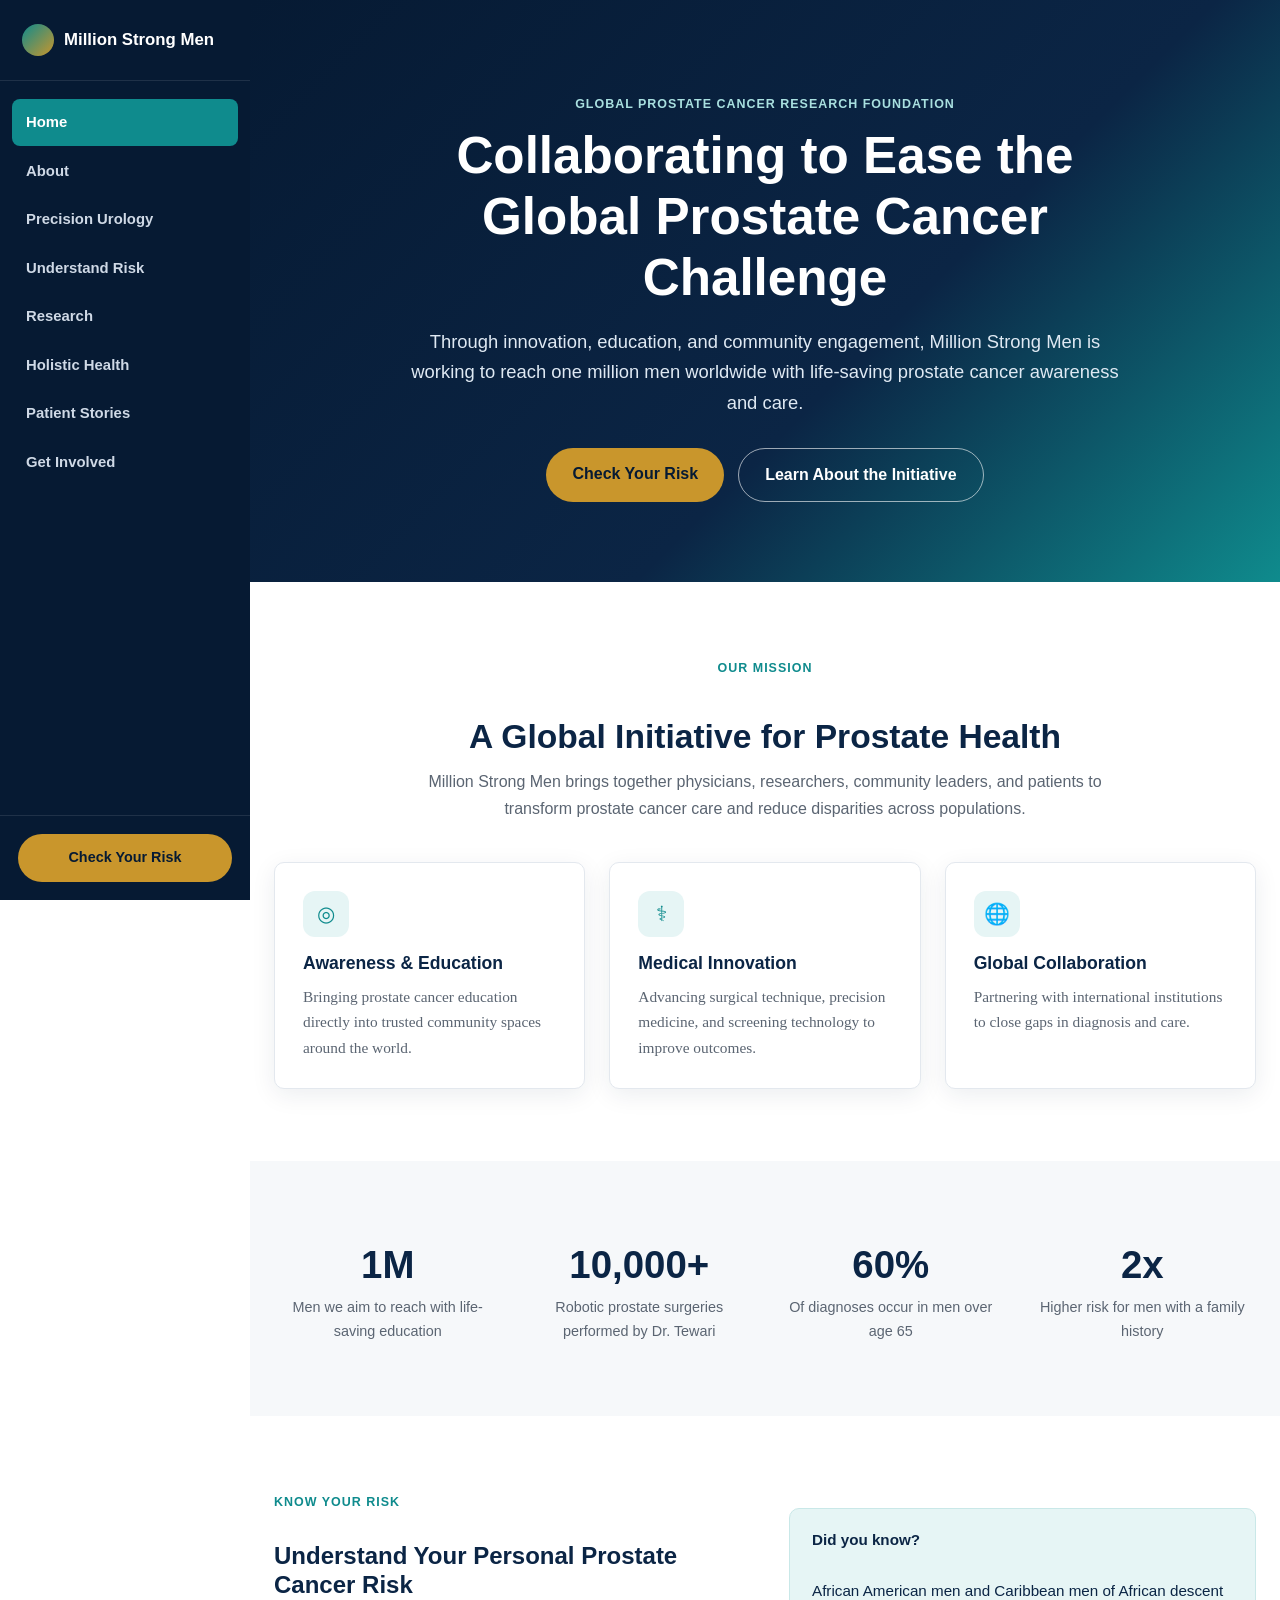
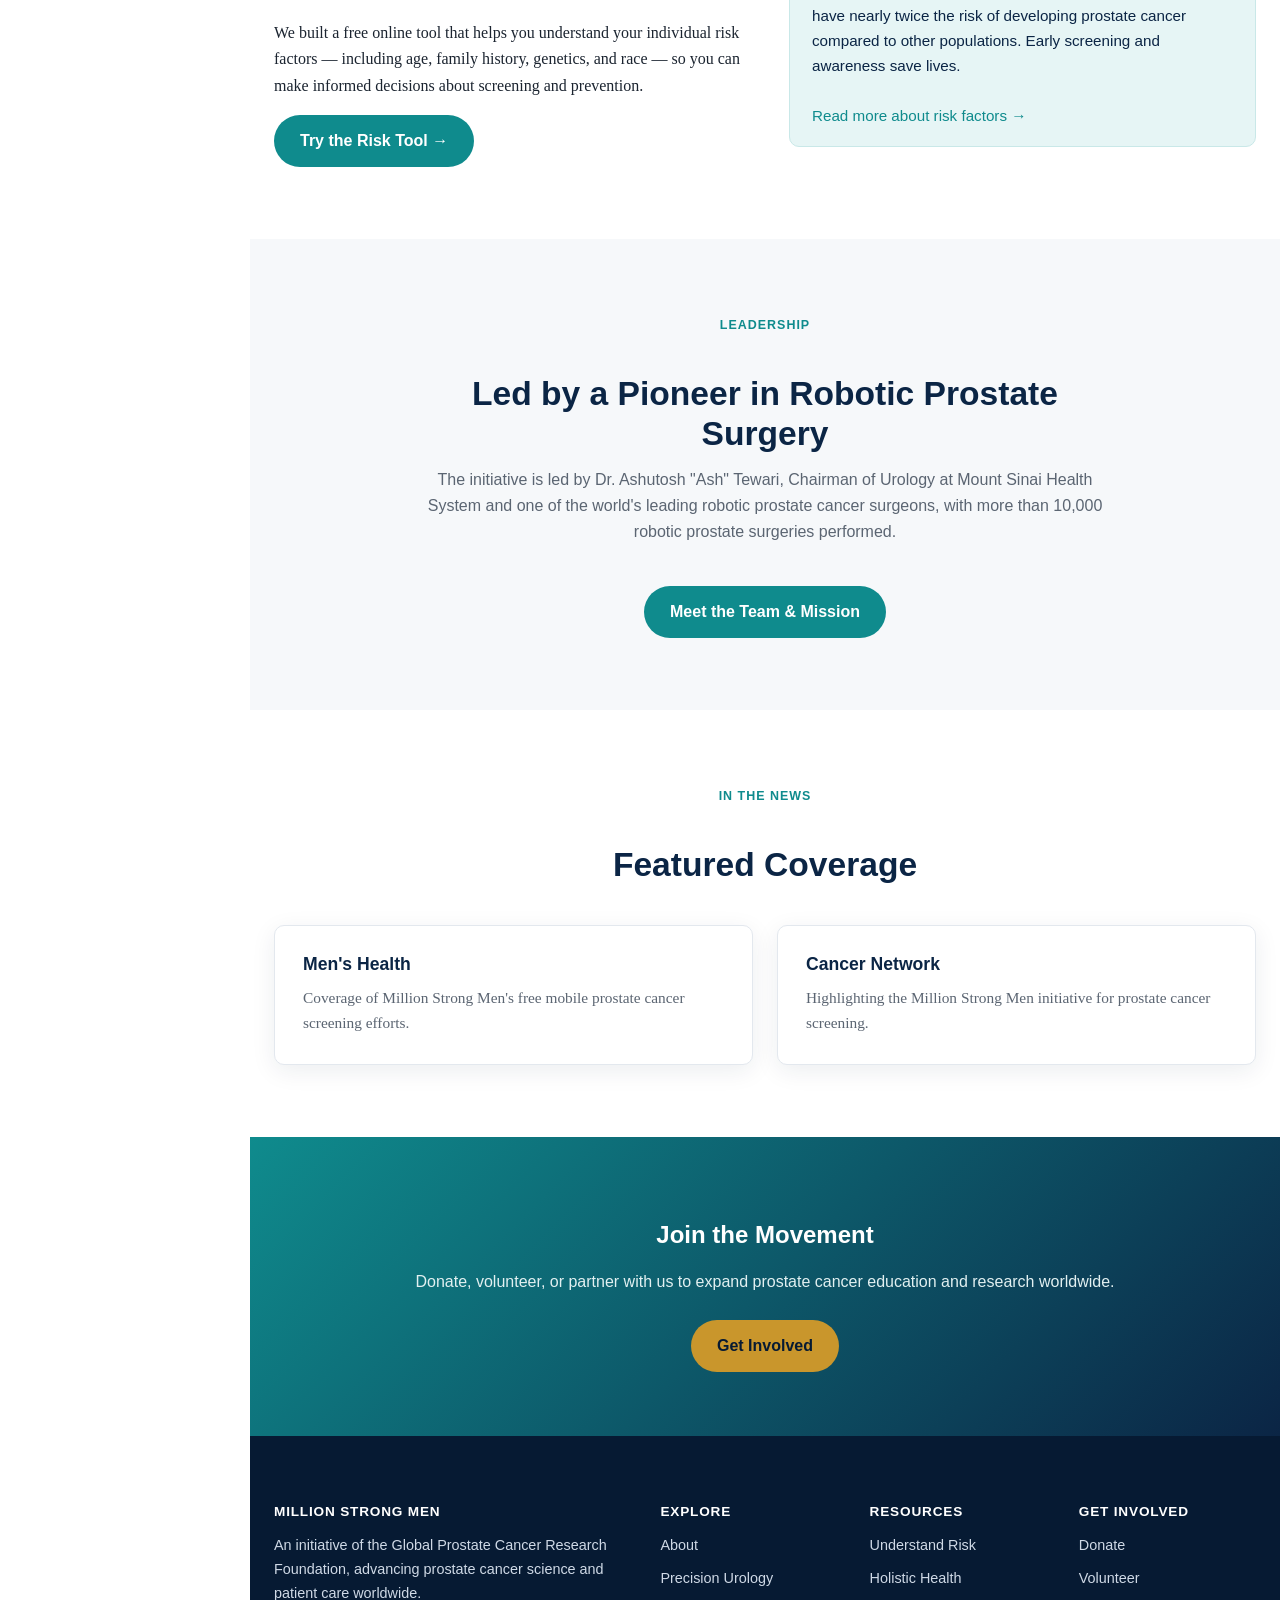
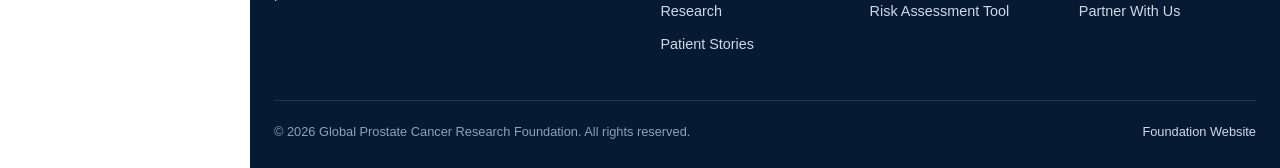
==== index.html @ bc2d8f9e "Initial commit: Million Strong Men static site Multi-page site covering the initiative, Precision Ur" ====
<!DOCTYPE html>
<html lang="en">
<head>
<meta charset="UTF-8">
<meta name="viewport" content="width=device-width, initial-scale=1.0">
<title>Million Strong Men | Ending the Global Prostate Cancer Challenge</title>
<meta name="description" content="Million Strong Men is a global initiative advancing prostate cancer awareness, research, and treatment — led by Dr. Ashutosh Tewari of Mount Sinai.">
<link rel="stylesheet" href="assets/style.css">
</head>
<body>

<div class="sidebar-overlay"></div>
<aside class="sidebar">
  <a href="index.html" class="sidebar-brand"><span class="mark"></span>Million Strong Men</a>
  <nav class="sidebar-nav">
      <a href="index.html" class="active">Home</a>
      <a href="about.html">About</a>
      <a href="precision-urology.html">Precision Urology</a>
      <a href="risk-factors.html">Understand Risk</a>
      <a href="research.html">Research</a>
      <a href="holistic-health.html">Holistic Health</a>
      <a href="patient-stories.html">Patient Stories</a>
      <a href="get-involved.html">Get Involved</a>
  </nav>
  <div class="sidebar-cta"><a href="https://epsa.millionstrongmen.com/" target="_blank" rel="noopener">Check Your Risk</a></div>
</aside>
<div class="mobile-topbar">
  <span class="nav-brand"><span class="mark"></span>Million Strong Men</span>
  <button class="nav-toggle" aria-label="Toggle navigation">&#9776;</button>
</div>
<div class="main-content">

<section class="hero">
  <div class="container">
    <span class="eyebrow" style="color:#a9e0e0;">Global Prostate Cancer Research Foundation</span>
    <h1>Collaborating to Ease the Global Prostate Cancer Challenge</h1>
    <p class="lead">Through innovation, education, and community engagement, Million Strong Men is working to reach one million men worldwide with life-saving prostate cancer awareness and care.</p>
    <div class="hero-actions">
      <a href="https://epsa.millionstrongmen.com/" class="btn btn-primary" target="_blank" rel="noopener">Check Your Risk</a>
      <a href="about.html" class="btn btn-outline">Learn About the Initiative</a>
    </div>
  </div>
</section>

<section>
  <div class="container">
    <div class="section-head">
      <span class="eyebrow">Our Mission</span>
      <h2>A Global Initiative for Prostate Health</h2>
      <p>Million Strong Men brings together physicians, researchers, community leaders, and patients to transform prostate cancer care and reduce disparities across populations.</p>
    </div>
    <div class="grid grid-3">
      <div class="card">
        <div class="icon-badge">◎</div>
        <h3>Awareness &amp; Education</h3>
        <p>Bringing prostate cancer education directly into trusted community spaces around the world.</p>
      </div>
      <div class="card">
        <div class="icon-badge">⚕</div>
        <h3>Medical Innovation</h3>
        <p>Advancing surgical technique, precision medicine, and screening technology to improve outcomes.</p>
      </div>
      <div class="card">
        <div class="icon-badge">🌐</div>
        <h3>Global Collaboration</h3>
        <p>Partnering with international institutions to close gaps in diagnosis and care.</p>
      </div>
    </div>
  </div>
</section>

<section class="alt">
  <div class="container">
    <div class="stats">
      <div class="stat"><div class="num">1M</div><div class="label">Men we aim to reach with life-saving education</div></div>
      <div class="stat"><div class="num">10,000+</div><div class="label">Robotic prostate surgeries performed by Dr. Tewari</div></div>
      <div class="stat"><div class="num">60%</div><div class="label">Of diagnoses occur in men over age 65</div></div>
      <div class="stat"><div class="num">2x</div><div class="label">Higher risk for men with a family history</div></div>
    </div>
  </div>
</section>

<section>
  <div class="container">
    <div class="split">
      <div>
        <span class="eyebrow">Know Your Risk</span>
        <h2>Understand Your Personal Prostate Cancer Risk</h2>
        <p>We built a free online tool that helps you understand your individual risk factors — including age, family history, genetics, and race — so you can make informed decisions about screening and prevention.</p>
        <a href="https://epsa.millionstrongmen.com/" class="btn btn-teal" target="_blank" rel="noopener">Try the Risk Tool →</a>
      </div>
      <div class="banner-note">
        <strong>Did you know?</strong><br><br>
        African American men and Caribbean men of African descent have nearly twice the risk of developing prostate cancer compared to other populations. Early screening and awareness save lives.
        <br><br>
        <a href="risk-factors.html">Read more about risk factors →</a>
      </div>
    </div>
  </div>
</section>

<section class="alt">
  <div class="container">
    <div class="section-head">
      <span class="eyebrow">Leadership</span>
      <h2>Led by a Pioneer in Robotic Prostate Surgery</h2>
      <p>The initiative is led by Dr. Ashutosh "Ash" Tewari, Chairman of Urology at Mount Sinai Health System and one of the world's leading robotic prostate cancer surgeons, with more than 10,000 robotic prostate surgeries performed.</p>
    </div>
    <div style="text-align:center;">
      <a href="about.html" class="btn btn-teal">Meet the Team &amp; Mission</a>
    </div>
  </div>
</section>

<section>
  <div class="container">
    <div class="section-head">
      <span class="eyebrow">In the News</span>
      <h2>Featured Coverage</h2>
    </div>
    <div class="grid grid-2">
      <a class="card" href="https://www.menshealth.com/health/a71130823/free-mobile-prostate-cancer-screening/" target="_blank" rel="noopener" style="text-decoration:none;">
        <h3>Men's Health</h3>
        <p>Coverage of Million Strong Men's free mobile prostate cancer screening efforts.</p>
      </a>
      <a class="card" href="https://www.cancernetwork.com/view/highlighting-the-million-strong-men-initiative-for-prostate-cancer-screening" target="_blank" rel="noopener" style="text-decoration:none;">
        <h3>Cancer Network</h3>
        <p>Highlighting the Million Strong Men initiative for prostate cancer screening.</p>
      </a>
    </div>
  </div>
</section>

<section class="cta-band">
  <div class="container">
    <h2>Join the Movement</h2>
    <p>Donate, volunteer, or partner with us to expand prostate cancer education and research worldwide.</p>
    <div style="margin-top:24px;">
      <a href="get-involved.html" class="btn btn-primary">Get Involved</a>
    </div>
  </div>
</section>

<footer class="site-footer">
  <div class="container">
    <div class="foot-grid">
      <div>
        <h4>Million Strong Men</h4>
        <p>An initiative of the Global Prostate Cancer Research Foundation, advancing prostate cancer science and patient care worldwide.</p>
      </div>
      <div>
        <h4>Explore</h4>
        <ul>
          <li><a href="about.html">About</a></li>
          <li><a href="precision-urology.html">Precision Urology</a></li>
          <li><a href="research.html">Research</a></li>
          <li><a href="patient-stories.html">Patient Stories</a></li>
        </ul>
      </div>
      <div>
        <h4>Resources</h4>
        <ul>
          <li><a href="risk-factors.html">Understand Risk</a></li>
          <li><a href="holistic-health.html">Holistic Health</a></li>
          <li><a href="https://epsa.millionstrongmen.com/" target="_blank" rel="noopener">Risk Assessment Tool</a></li>
        </ul>
      </div>
      <div>
        <h4>Get Involved</h4>
        <ul>
          <li><a href="get-involved.html">Donate</a></li>
          <li><a href="get-involved.html">Volunteer</a></li>
          <li><a href="get-involved.html">Partner With Us</a></li>
        </ul>
      </div>
    </div>
    <div class="foot-bottom">
      <span>© 2026 Global Prostate Cancer Research Foundation. All rights reserved.</span>
      <span><a href="https://prostatecancercenternyc.com/global-prostate-cancer-research-foundation/" target="_blank" rel="noopener">Foundation Website</a></span>
    </div>
  </div>
</footer>

</div>
<script src="assets/nav.js"></script>
</body>
</html>
---- assets/style.css ----
:root {
  --navy: #0b2545;
  --navy-dark: #061a33;
  --teal: #0f8b8d;
  --teal-light: #e6f5f5;
  --gold: #c9962c;
  --ink: #1b2430;
  --muted: #5b6572;
  --paper: #ffffff;
  --paper-alt: #f6f8fa;
  --border: #e3e8ee;
  --radius: 10px;
  --maxw: 1120px;
  --shadow: 0 6px 24px rgba(11, 37, 69, 0.08);
}

* { box-sizing: border-box; }
html { scroll-behavior: smooth; }

body {
  margin: 0;
  font-family: "Georgia", "Iowan Old Style", serif;
  color: var(--ink);
  background: var(--paper);
  line-height: 1.65;
}

h1, h2, h3, h4, .nav-brand {
  font-family: "Helvetica Neue", Arial, sans-serif;
  font-weight: 700;
  color: var(--navy);
  line-height: 1.2;
}

p { margin: 0 0 1em; }
a { color: var(--teal); text-decoration: none; }
a:hover { text-decoration: underline; }
img { max-width: 100%; display: block; }

.container {
  max-width: var(--maxw);
  margin: 0 auto;
  padding: 0 24px;
}

.main-content {
  margin-left: var(--sidebar-w);
}

/* Sidebar Nav */
:root { --sidebar-w: 250px; }

.sidebar {
  position: fixed;
  top: 0; left: 0;
  width: var(--sidebar-w);
  height: 100vh;
  background: var(--navy-dark);
  color: #cfd9e6;
  display: flex;
  flex-direction: column;
  z-index: 100;
  overflow-y: auto;
}
.sidebar-brand {
  display: flex;
  align-items: center;
  gap: 10px;
  padding: 24px 22px;
  font-family: "Helvetica Neue", Arial, sans-serif;
  font-weight: 700;
  font-size: 1.05rem;
  color: #fff;
  border-bottom: 1px solid rgba(255,255,255,.1);
}
.sidebar-brand .mark {
  width: 32px; height: 32px;
  border-radius: 50%;
  background: linear-gradient(135deg, var(--teal), var(--gold));
  display: inline-block;
  flex-shrink: 0;
}
nav.sidebar-nav {
  display: flex;
  flex-direction: column;
  padding: 18px 12px;
  gap: 2px;
  font-family: "Helvetica Neue", Arial, sans-serif;
  font-size: .93rem;
  flex: 1;
}
nav.sidebar-nav a {
  color: #cfd9e6;
  font-weight: 600;
  padding: 11px 14px;
  border-radius: 8px;
  text-decoration: none;
}
nav.sidebar-nav a:hover { background: rgba(255,255,255,.06); color: #fff; }
nav.sidebar-nav a.active {
  background: var(--teal);
  color: #fff;
}
.sidebar-cta {
  padding: 18px;
  border-top: 1px solid rgba(255,255,255,.1);
}
.sidebar-cta a {
  display: block;
  text-align: center;
  background: var(--gold);
  color: var(--navy-dark) !important;
  font-family: "Helvetica Neue", Arial, sans-serif;
  font-weight: 700;
  padding: 12px;
  border-radius: 999px;
  text-decoration: none;
  font-size: .9rem;
}
.sidebar-cta a:hover { opacity: .9; }

/* Mobile topbar for sidebar toggle */
.mobile-topbar {
  display: none;
  position: sticky;
  top: 0;
  z-index: 90;
  background: var(--navy-dark);
  color: #fff;
  align-items: center;
  justify-content: space-between;
  padding: 14px 18px;
  font-family: "Helvetica Neue", Arial, sans-serif;
  font-weight: 700;
}
.mobile-topbar .nav-brand { display: flex; align-items: center; gap: 8px; color: #fff; font-size: 1rem; }
.mobile-topbar .mark { width: 26px; height: 26px; border-radius: 50%; background: linear-gradient(135deg, var(--teal), var(--gold)); display: inline-block; }
.nav-toggle {
  background: none;
  border: 1px solid rgba(255,255,255,.4);
  color: #fff;
  width: 38px; height: 38px;
  border-radius: 8px;
  font-size: 1.1rem;
  cursor: pointer;
}

.sidebar-overlay {
  display: none;
  position: fixed;
  inset: 0;
  background: rgba(6,26,51,.5);
  z-index: 95;
}

@media (max-width: 880px) {
  .sidebar {
    transform: translateX(-100%);
    transition: transform .25s ease;
    box-shadow: 0 0 40px rgba(0,0,0,.3);
  }
  body.sidebar-open .sidebar { transform: translateX(0); }
  body.sidebar-open .sidebar-overlay { display: block; }
  .mobile-topbar { display: flex; }
  .main-content { margin-left: 0 !important; }
}

/* Hero */
.hero {
  background: linear-gradient(135deg, var(--navy-dark), var(--navy) 60%, var(--teal));
  color: #fff;
  padding: 90px 0 80px;
}
.hero .container { max-width: 780px; text-align: center; }
.hero h1 {
  color: #fff;
  font-size: clamp(2.1rem, 4.5vw, 3.2rem);
  margin: 0 0 18px;
}
.hero p.lead {
  font-family: "Helvetica Neue", Arial, sans-serif;
  font-size: 1.15rem;
  color: #dfe9f3;
  margin-bottom: 30px;
}
.hero-actions { display: flex; gap: 14px; justify-content: center; flex-wrap: wrap; }

.page-hero {
  background: linear-gradient(135deg, var(--navy-dark), var(--navy));
  color: #fff;
  padding: 64px 0 54px;
  text-align: center;
}
.page-hero h1 { color: #fff; margin: 0 0 12px; font-size: clamp(1.9rem, 4vw, 2.6rem); }
.page-hero p { color: #dfe9f3; max-width: 700px; margin: 0 auto; font-family: "Helvetica Neue", Arial, sans-serif; }

/* Buttons */
.btn {
  display: inline-block;
  font-family: "Helvetica Neue", Arial, sans-serif;
  font-weight: 700;
  padding: 13px 26px;
  border-radius: 999px;
  text-decoration: none;
  transition: transform .15s ease, box-shadow .15s ease;
}
.btn:hover { text-decoration: none; transform: translateY(-1px); }
.btn-primary { background: var(--gold); color: var(--navy-dark) !important; }
.btn-primary:hover { box-shadow: 0 8px 18px rgba(201,150,44,.35); }
.btn-outline { background: transparent; color: #fff !important; border: 1.5px solid rgba(255,255,255,.6); }
.btn-outline:hover { background: rgba(255,255,255,.12); }
.btn-teal { background: var(--teal); color: #fff !important; }
.btn-teal:hover { box-shadow: 0 8px 18px rgba(15,139,141,.3); }

/* Sections */
section { padding: 72px 0; }
section.alt { background: var(--paper-alt); }
.section-head { max-width: 700px; margin: 0 auto 40px; text-align: center; }
.section-head h2 { font-size: clamp(1.6rem, 3vw, 2.1rem); margin-bottom: 12px; }
.section-head p { color: var(--muted); font-family: "Helvetica Neue", Arial, sans-serif; }
.eyebrow {
  display: inline-block;
  font-family: "Helvetica Neue", Arial, sans-serif;
  font-size: .78rem;
  font-weight: 700;
  letter-spacing: .08em;
  text-transform: uppercase;
  color: var(--teal);
  margin-bottom: 10px;
}

/* Grid / Cards */
.grid { display: grid; gap: 24px; }
.grid-2 { grid-template-columns: repeat(2, 1fr); }
.grid-3 { grid-template-columns: repeat(3, 1fr); }
.grid-4 { grid-template-columns: repeat(4, 1fr); }
@media (max-width: 900px) {
  .grid-3, .grid-4 { grid-template-columns: repeat(2, 1fr); }
}
@media (max-width: 640px) {
  .grid-2, .grid-3, .grid-4 { grid-template-columns: 1fr; }
}

.card {
  background: #fff;
  border: 1px solid var(--border);
  border-radius: var(--radius);
  padding: 28px;
  box-shadow: var(--shadow);
}
.card h3 {
  font-size: 1.1rem;
  margin: 0 0 10px;
}
.card p { color: var(--muted); margin-bottom: 0; font-size: .96rem; }

.icon-badge {
  width: 46px; height: 46px;
  border-radius: 12px;
  background: var(--teal-light);
  color: var(--teal);
  display: flex; align-items: center; justify-content: center;
  font-size: 1.3rem;
  margin-bottom: 16px;
}

/* Stats */
.stats {
  display: grid;
  grid-template-columns: repeat(4, 1fr);
  gap: 24px;
  text-align: center;
}
@media (max-width: 700px) { .stats { grid-template-columns: repeat(2,1fr); } }
.stat .num {
  font-family: "Helvetica Neue", Arial, sans-serif;
  font-size: 2.4rem;
  font-weight: 800;
  color: var(--navy);
}
.stat .label { color: var(--muted); font-family: "Helvetica Neue", Arial, sans-serif; font-size: .9rem; }

/* Split content */
.split {
  display: grid;
  grid-template-columns: 1fr 1fr;
  gap: 48px;
  align-items: center;
}
@media (max-width: 800px) { .split { grid-template-columns: 1fr; } }

/* Quote / testimonials */
.quote-card {
  background: var(--paper);
  border-left: 4px solid var(--gold);
  border-radius: 4px;
  padding: 26px 28px;
  box-shadow: var(--shadow);
}
.quote-card p.quote { font-style: italic; font-size: 1.05rem; margin-bottom: 10px; }
.quote-card .who { font-family: "Helvetica Neue", Arial, sans-serif; font-size: .85rem; color: var(--muted); font-weight: 700;}

/* Lists */
ul.check-list { list-style: none; margin: 0; padding: 0; }
ul.check-list li {
  padding-left: 30px;
  position: relative;
  margin-bottom: 12px;
  font-family: "Helvetica Neue", Arial, sans-serif;
  color: var(--ink);
}
ul.check-list li::before {
  content: "✓";
  position: absolute;
  left: 0; top: 0;
  color: var(--teal);
  font-weight: 800;
}

/* CTA band */
.cta-band {
  background: linear-gradient(135deg, var(--teal), var(--navy));
  color: #fff;
  text-align: center;
  padding: 64px 0;
}
.cta-band h2 { color: #fff; }
.cta-band p { color: #e2f0f1; font-family: "Helvetica Neue", Arial, sans-serif; }

/* Footer */
footer.site-footer {
  background: var(--navy-dark);
  color: #cfd9e6;
  padding: 50px 0 26px;
  font-family: "Helvetica Neue", Arial, sans-serif;
  font-size: .9rem;
}
footer.site-footer .foot-grid {
  display: grid;
  grid-template-columns: 2fr 1fr 1fr 1fr;
  gap: 32px;
  margin-bottom: 34px;
}
@media (max-width: 800px) { footer.site-footer .foot-grid { grid-template-columns: 1fr 1fr; } }
footer.site-footer h4 { color: #fff; font-size: .85rem; text-transform: uppercase; letter-spacing: .06em; margin-bottom: 14px; }
footer.site-footer a { color: #cfd9e6; }
footer.site-footer a:hover { color: #fff; }
footer.site-footer ul { list-style: none; padding: 0; margin: 0; }
footer.site-footer li { margin-bottom: 9px; }
.foot-bottom {
  border-top: 1px solid rgba(255,255,255,.12);
  padding-top: 20px;
  display: flex;
  justify-content: space-between;
  flex-wrap: wrap;
  gap: 10px;
  color: #8fa0b8;
  font-size: .8rem;
}

/* Timeline / innovations */
.innov {
  display: grid;
  grid-template-columns: 1fr;
  gap: 18px;
}
.innov-item {
  display: grid;
  grid-template-columns: 60px 1fr;
  gap: 18px;
  padding: 20px 0;
  border-bottom: 1px solid var(--border);
}
.innov-item:last-child { border-bottom: none; }
.innov-num {
  font-family: "Helvetica Neue", Arial, sans-serif;
  font-weight: 800;
  color: var(--gold);
  font-size: 1.4rem;
}

/* Mobile nav */
@media (max-width: 880px) {
  nav.main-nav { display: none; }
}

.banner-note {
  background: var(--teal-light);
  border: 1px solid #c9e8e8;
  border-radius: var(--radius);
  padding: 18px 22px;
  font-family: "Helvetica Neue", Arial, sans-serif;
  color: var(--navy);
  font-size: .95rem;
}
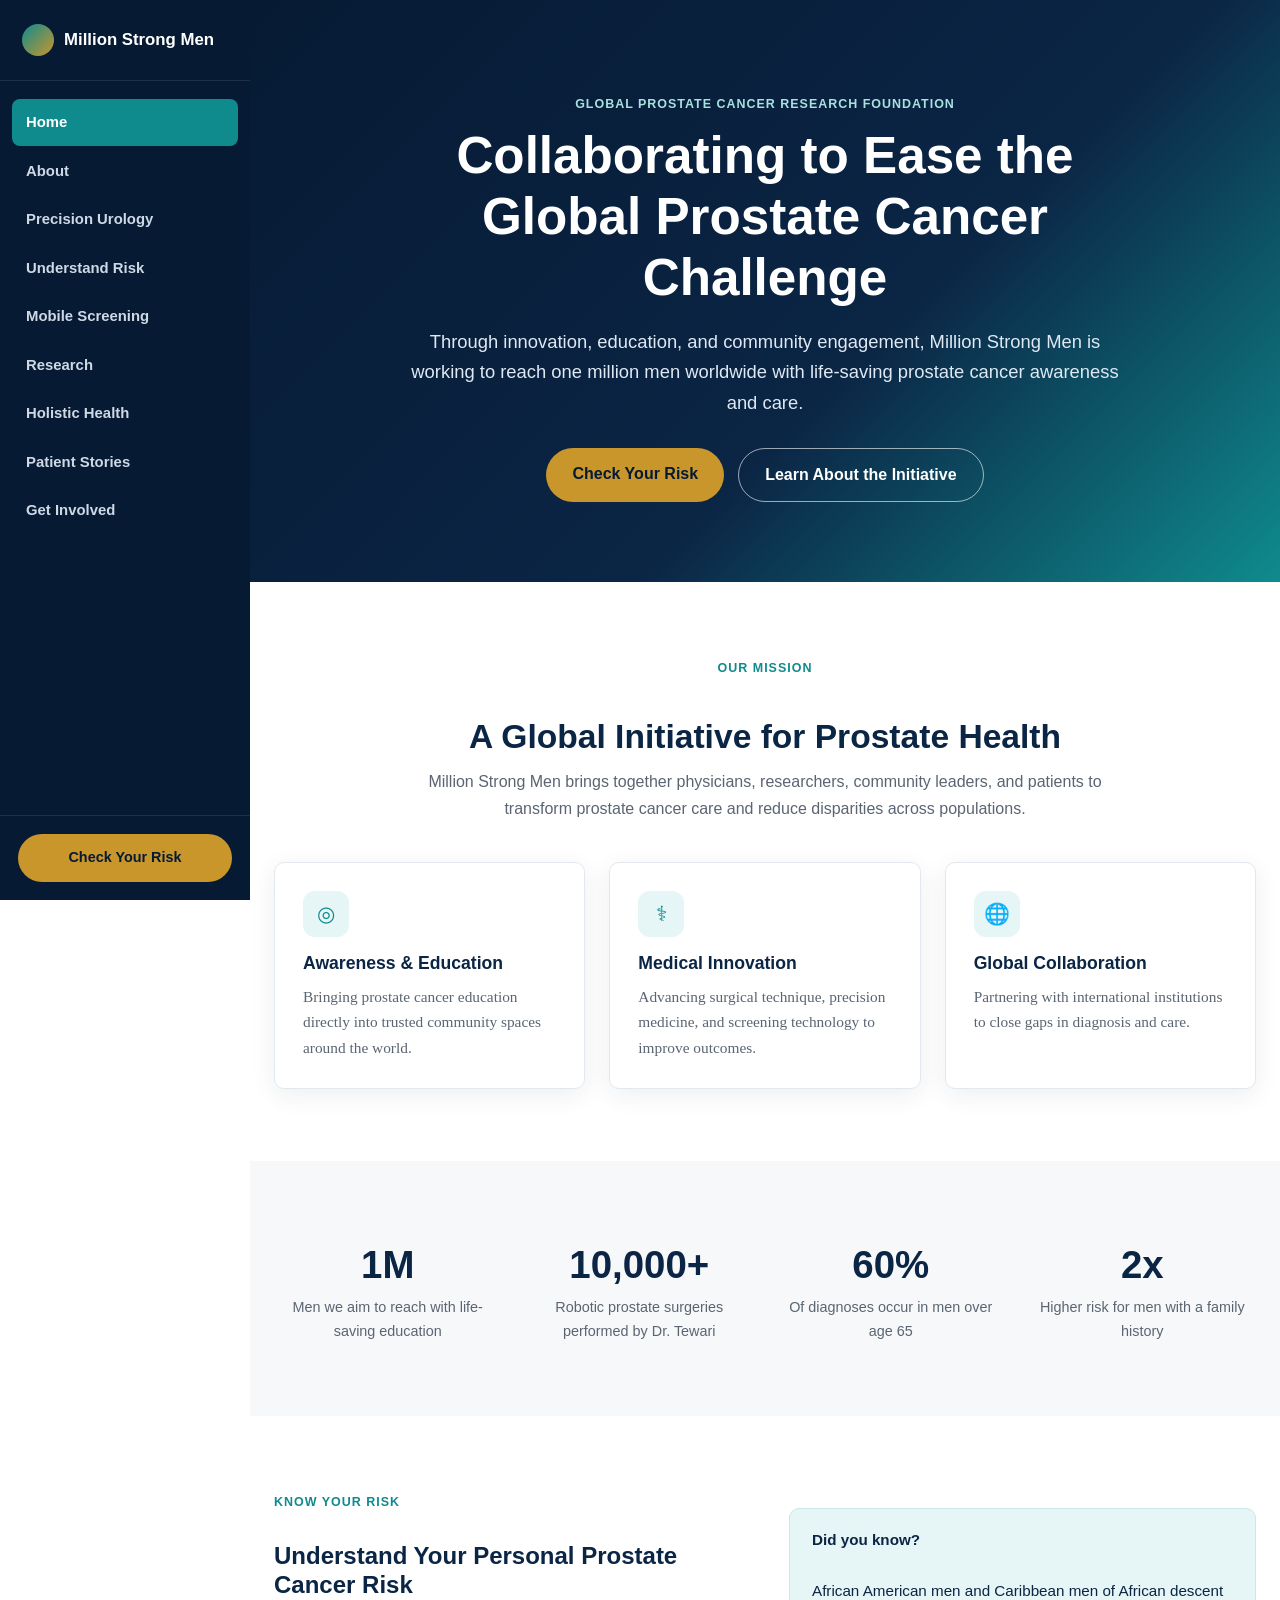
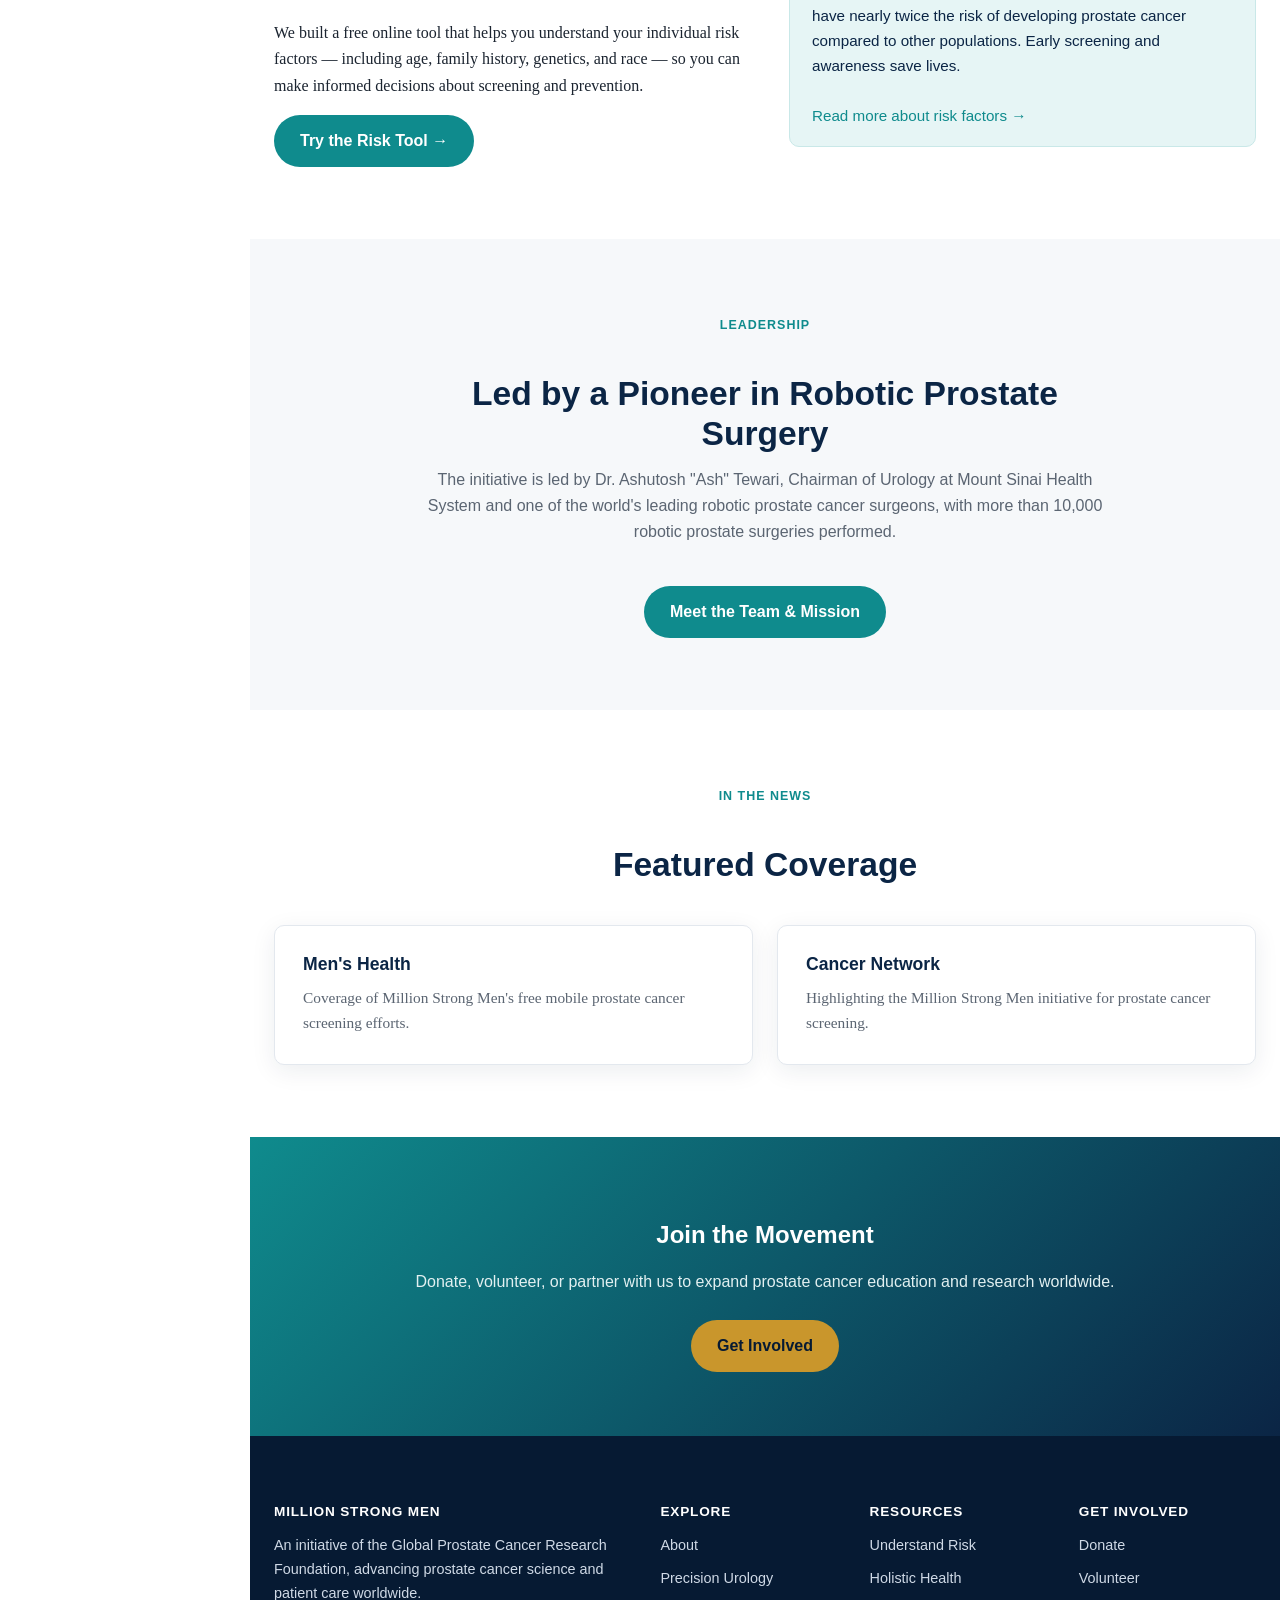
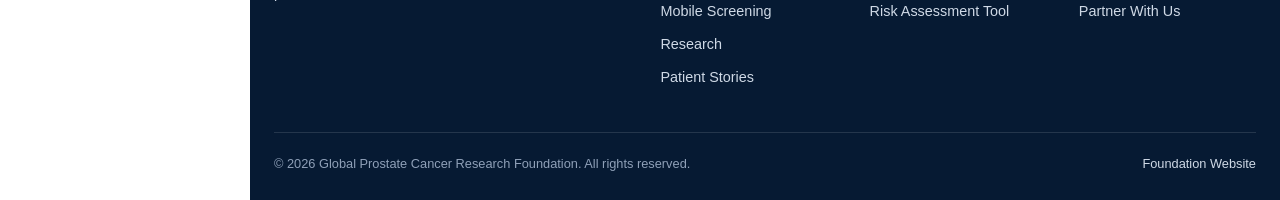
==== commit ab651888: "Add mobile screening page, disparity stats, and global initiatives link - New mobile-screening.html " ====
--- a/index.html
+++ b/index.html
@@ -17,6 +17,7 @@
       <a href="about.html">About</a>
       <a href="precision-urology.html">Precision Urology</a>
       <a href="risk-factors.html">Understand Risk</a>
+      <a href="mobile-screening.html">Mobile Screening</a>
       <a href="research.html">Research</a>
       <a href="holistic-health.html">Holistic Health</a>
       <a href="patient-stories.html">Patient Stories</a>
@@ -153,6 +154,7 @@
         <ul>
           <li><a href="about.html">About</a></li>
           <li><a href="precision-urology.html">Precision Urology</a></li>
+          <li><a href="mobile-screening.html">Mobile Screening</a></li>
           <li><a href="research.html">Research</a></li>
           <li><a href="patient-stories.html">Patient Stories</a></li>
         </ul>
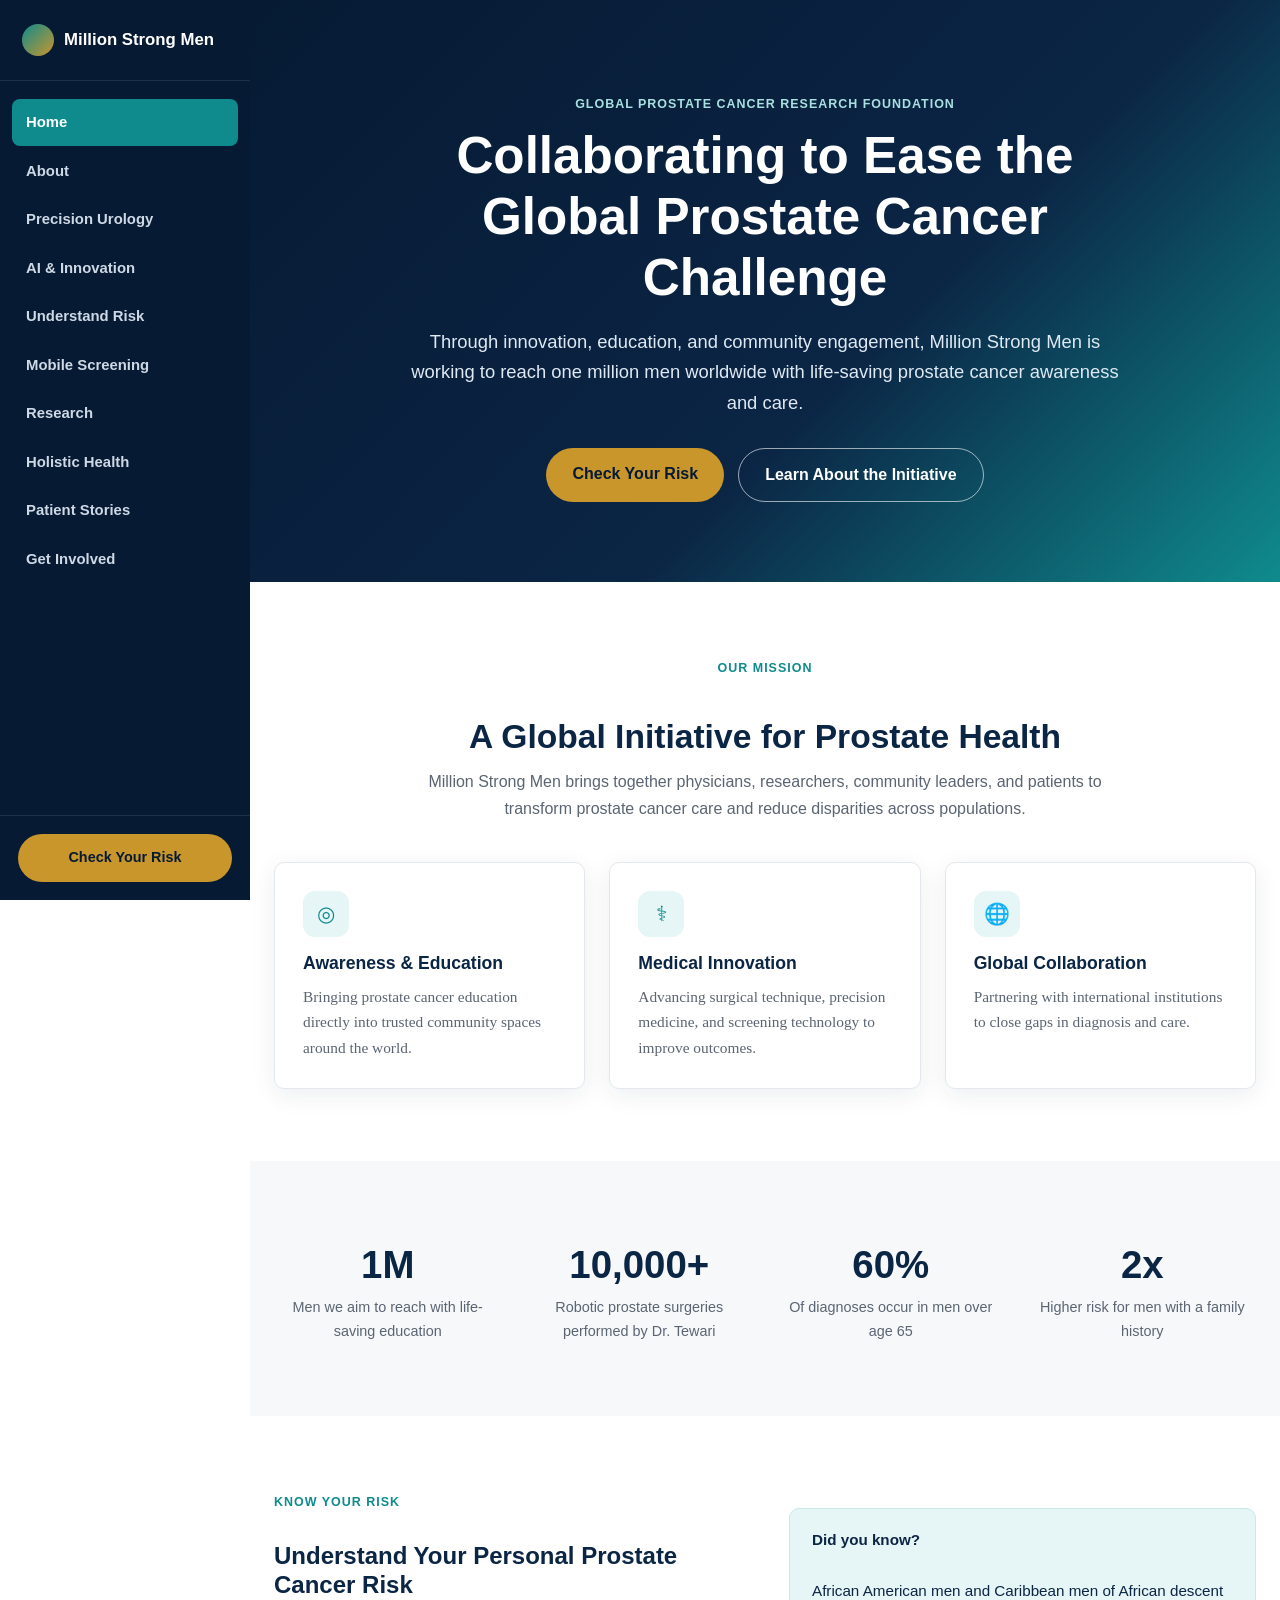
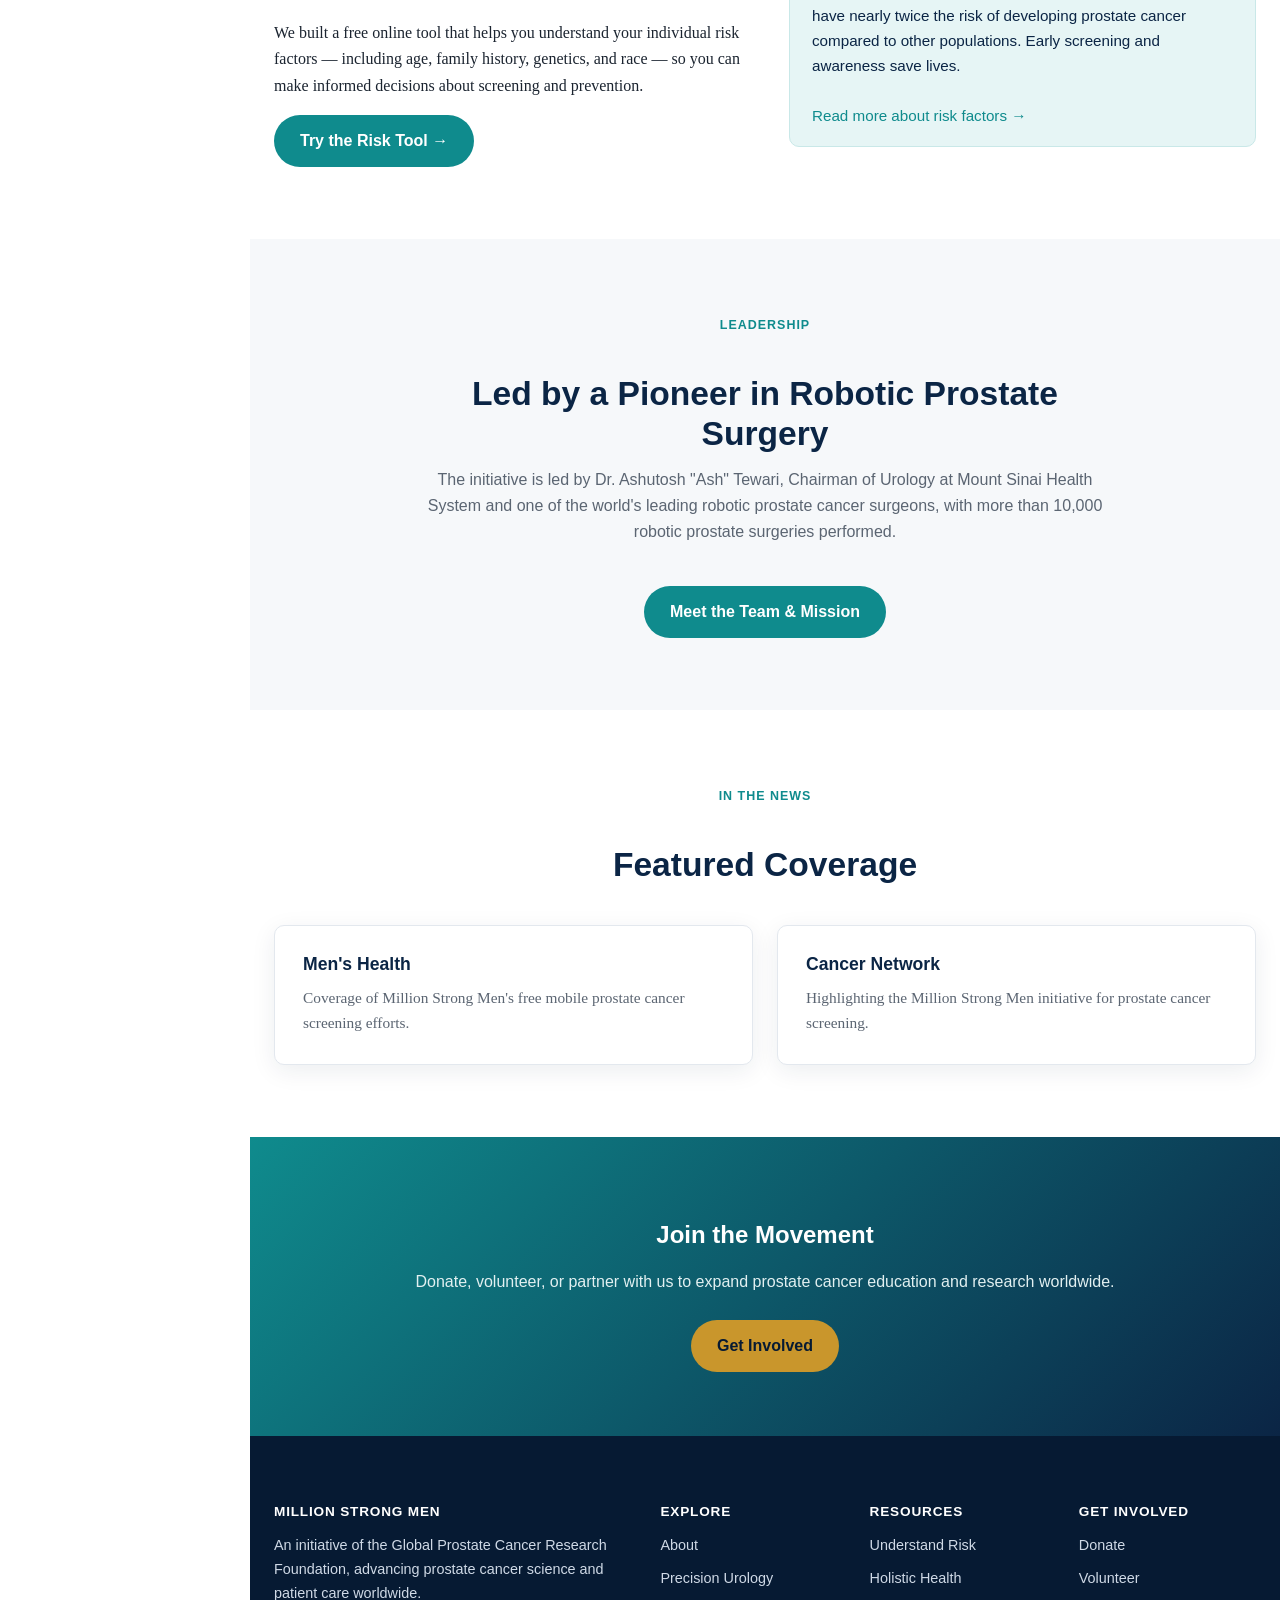
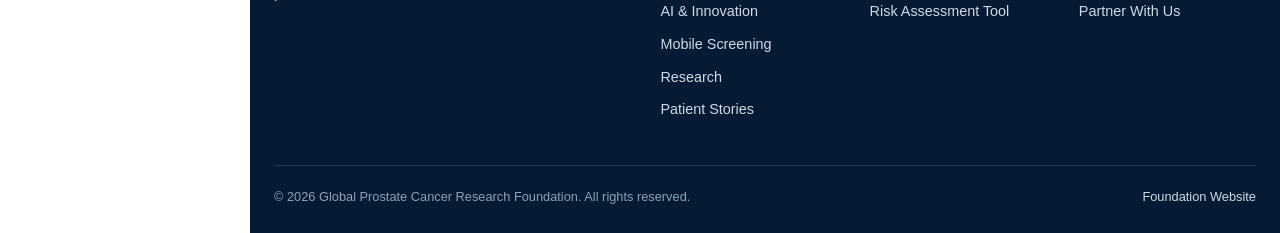
==== commit 5bf0a51e: "Add dedicated AI & Innovation page Split the AI/precision-surgery content out of precision-urology.h" ====
--- a/index.html
+++ b/index.html
@@ -16,6 +16,7 @@
       <a href="index.html" class="active">Home</a>
       <a href="about.html">About</a>
       <a href="precision-urology.html">Precision Urology</a>
+      <a href="ai-innovation.html">AI & Innovation</a>
       <a href="risk-factors.html">Understand Risk</a>
       <a href="mobile-screening.html">Mobile Screening</a>
       <a href="research.html">Research</a>
@@ -154,6 +155,7 @@
         <ul>
           <li><a href="about.html">About</a></li>
           <li><a href="precision-urology.html">Precision Urology</a></li>
+          <li><a href="ai-innovation.html">AI &amp; Innovation</a></li>
           <li><a href="mobile-screening.html">Mobile Screening</a></li>
           <li><a href="research.html">Research</a></li>
           <li><a href="patient-stories.html">Patient Stories</a></li>
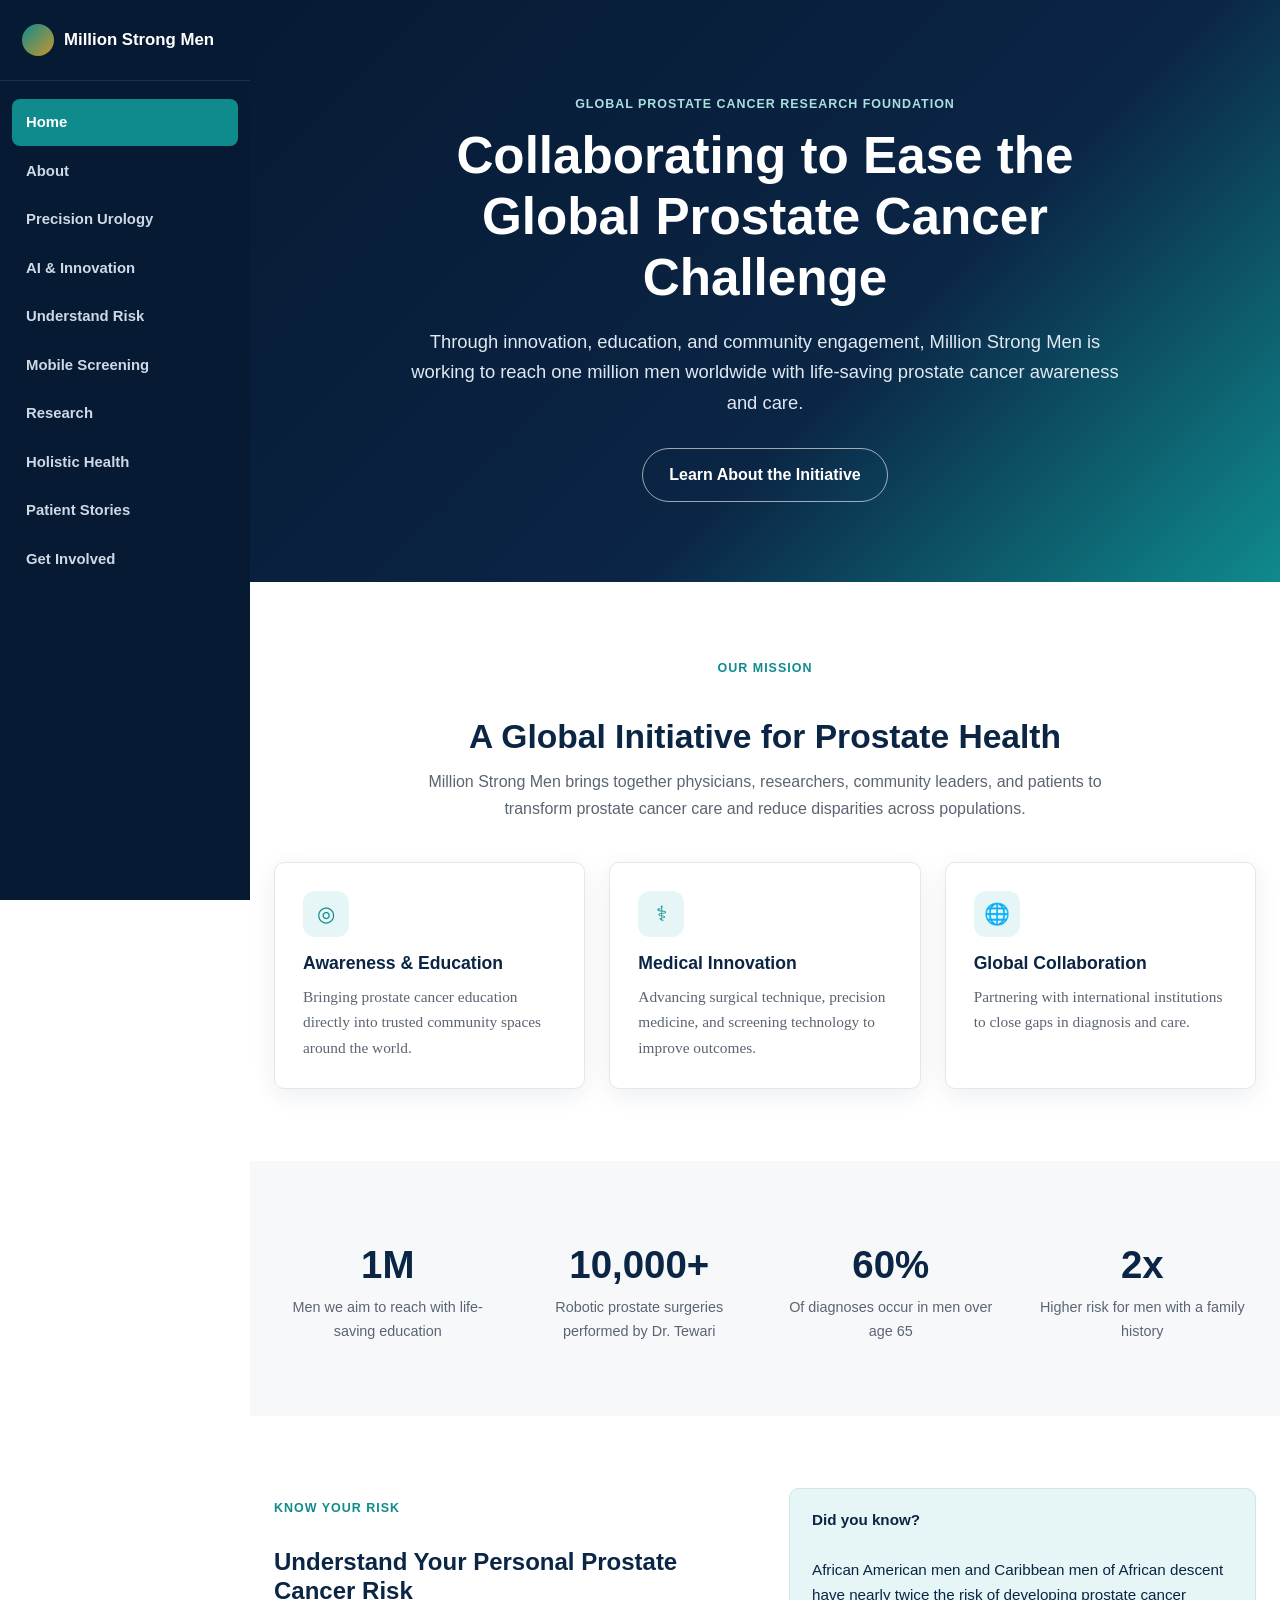
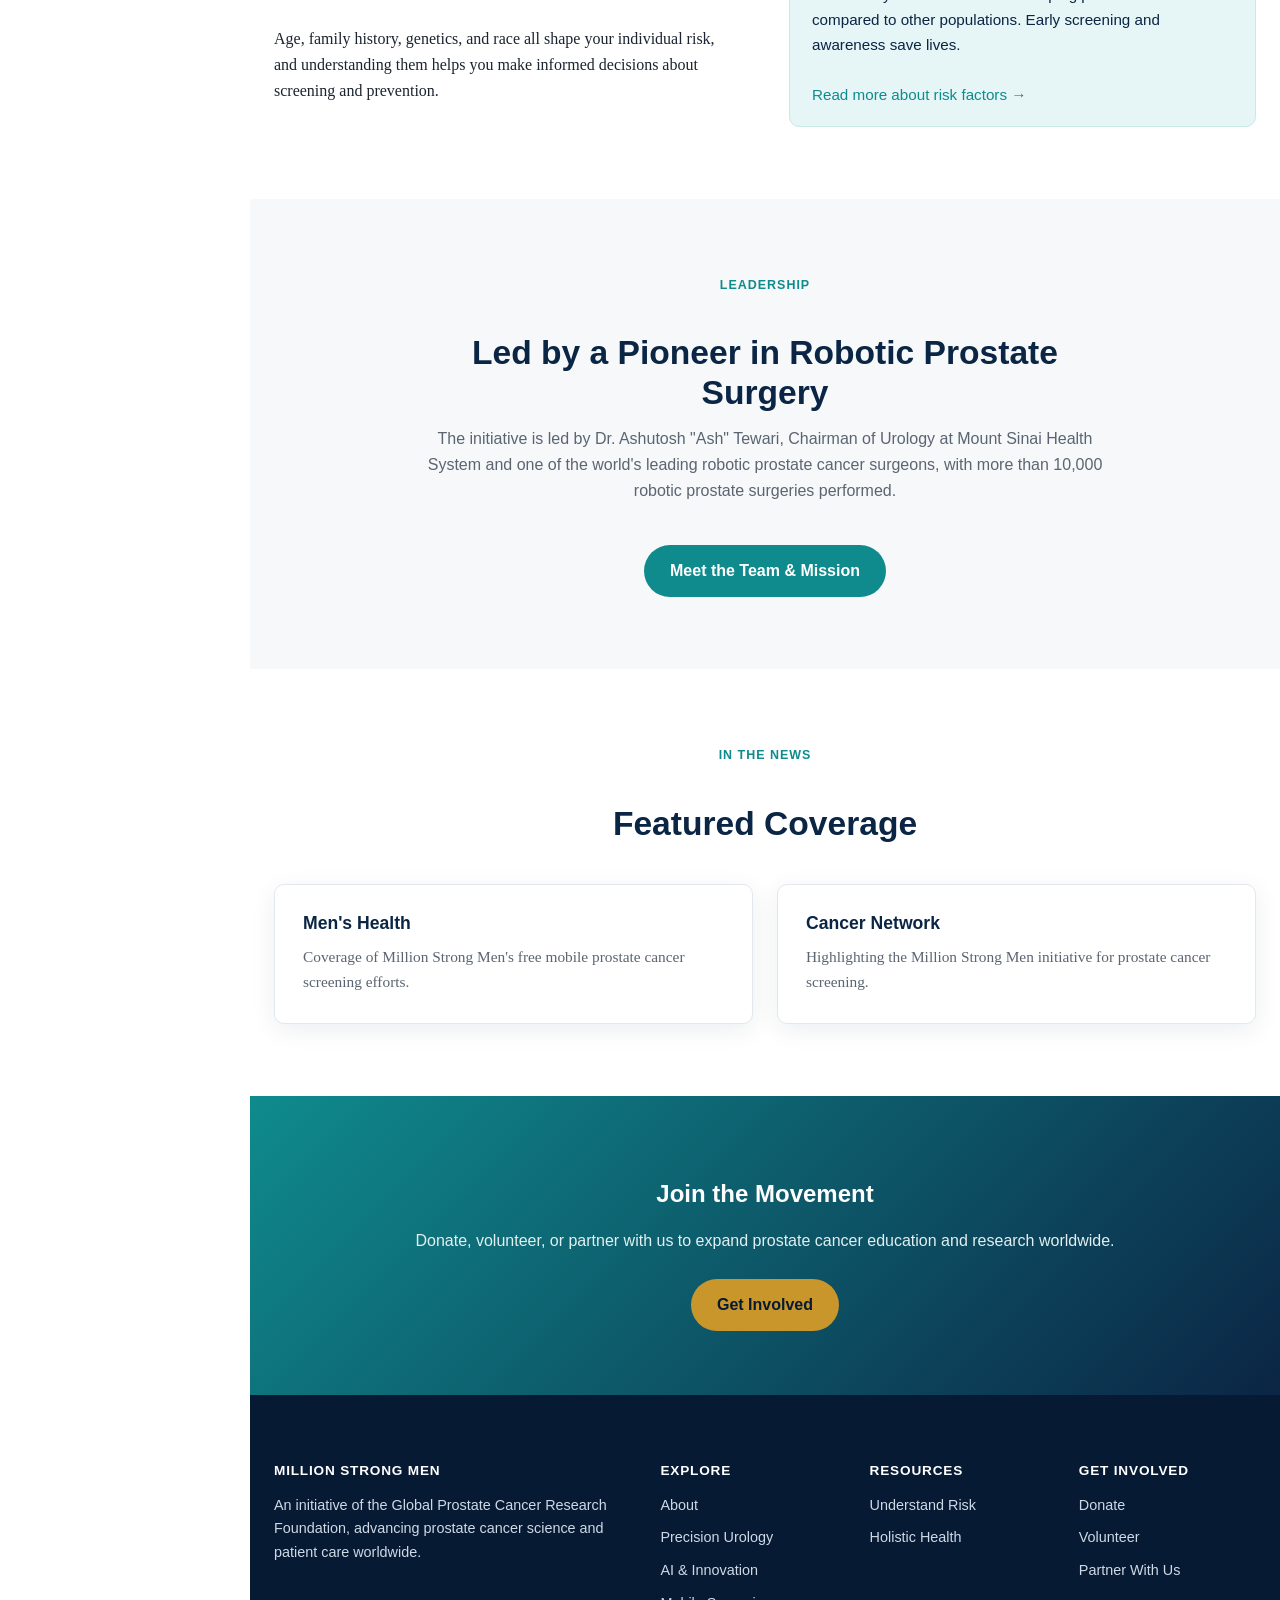
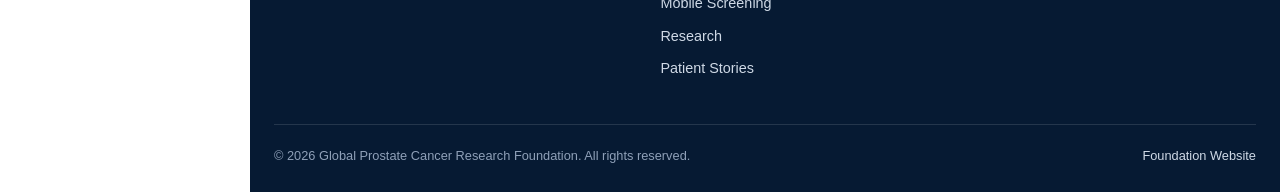
==== commit 475c0917: "Remove ePSA risk tool links and promo content from all pages Co-Authored-By: Claude Sonnet 5.5 <nore" ====
--- a/index.html
+++ b/index.html
@@ -24,7 +24,6 @@
       <a href="patient-stories.html">Patient Stories</a>
       <a href="get-involved.html">Get Involved</a>
   </nav>
-  <div class="sidebar-cta"><a href="https://epsa.millionstrongmen.com/" target="_blank" rel="noopener">Check Your Risk</a></div>
 </aside>
 <div class="mobile-topbar">
   <span class="nav-brand"><span class="mark"></span>Million Strong Men</span>
@@ -38,7 +37,6 @@
     <h1>Collaborating to Ease the Global Prostate Cancer Challenge</h1>
     <p class="lead">Through innovation, education, and community engagement, Million Strong Men is working to reach one million men worldwide with life-saving prostate cancer awareness and care.</p>
     <div class="hero-actions">
-      <a href="https://epsa.millionstrongmen.com/" class="btn btn-primary" target="_blank" rel="noopener">Check Your Risk</a>
       <a href="about.html" class="btn btn-outline">Learn About the Initiative</a>
     </div>
   </div>
@@ -88,8 +86,7 @@
       <div>
         <span class="eyebrow">Know Your Risk</span>
         <h2>Understand Your Personal Prostate Cancer Risk</h2>
-        <p>We built a free online tool that helps you understand your individual risk factors — including age, family history, genetics, and race — so you can make informed decisions about screening and prevention.</p>
-        <a href="https://epsa.millionstrongmen.com/" class="btn btn-teal" target="_blank" rel="noopener">Try the Risk Tool →</a>
+        <p>Age, family history, genetics, and race all shape your individual risk, and understanding them helps you make informed decisions about screening and prevention.</p>
       </div>
       <div class="banner-note">
         <strong>Did you know?</strong><br><br>
@@ -166,7 +163,6 @@
         <ul>
           <li><a href="risk-factors.html">Understand Risk</a></li>
           <li><a href="holistic-health.html">Holistic Health</a></li>
-          <li><a href="https://epsa.millionstrongmen.com/" target="_blank" rel="noopener">Risk Assessment Tool</a></li>
         </ul>
       </div>
       <div>
